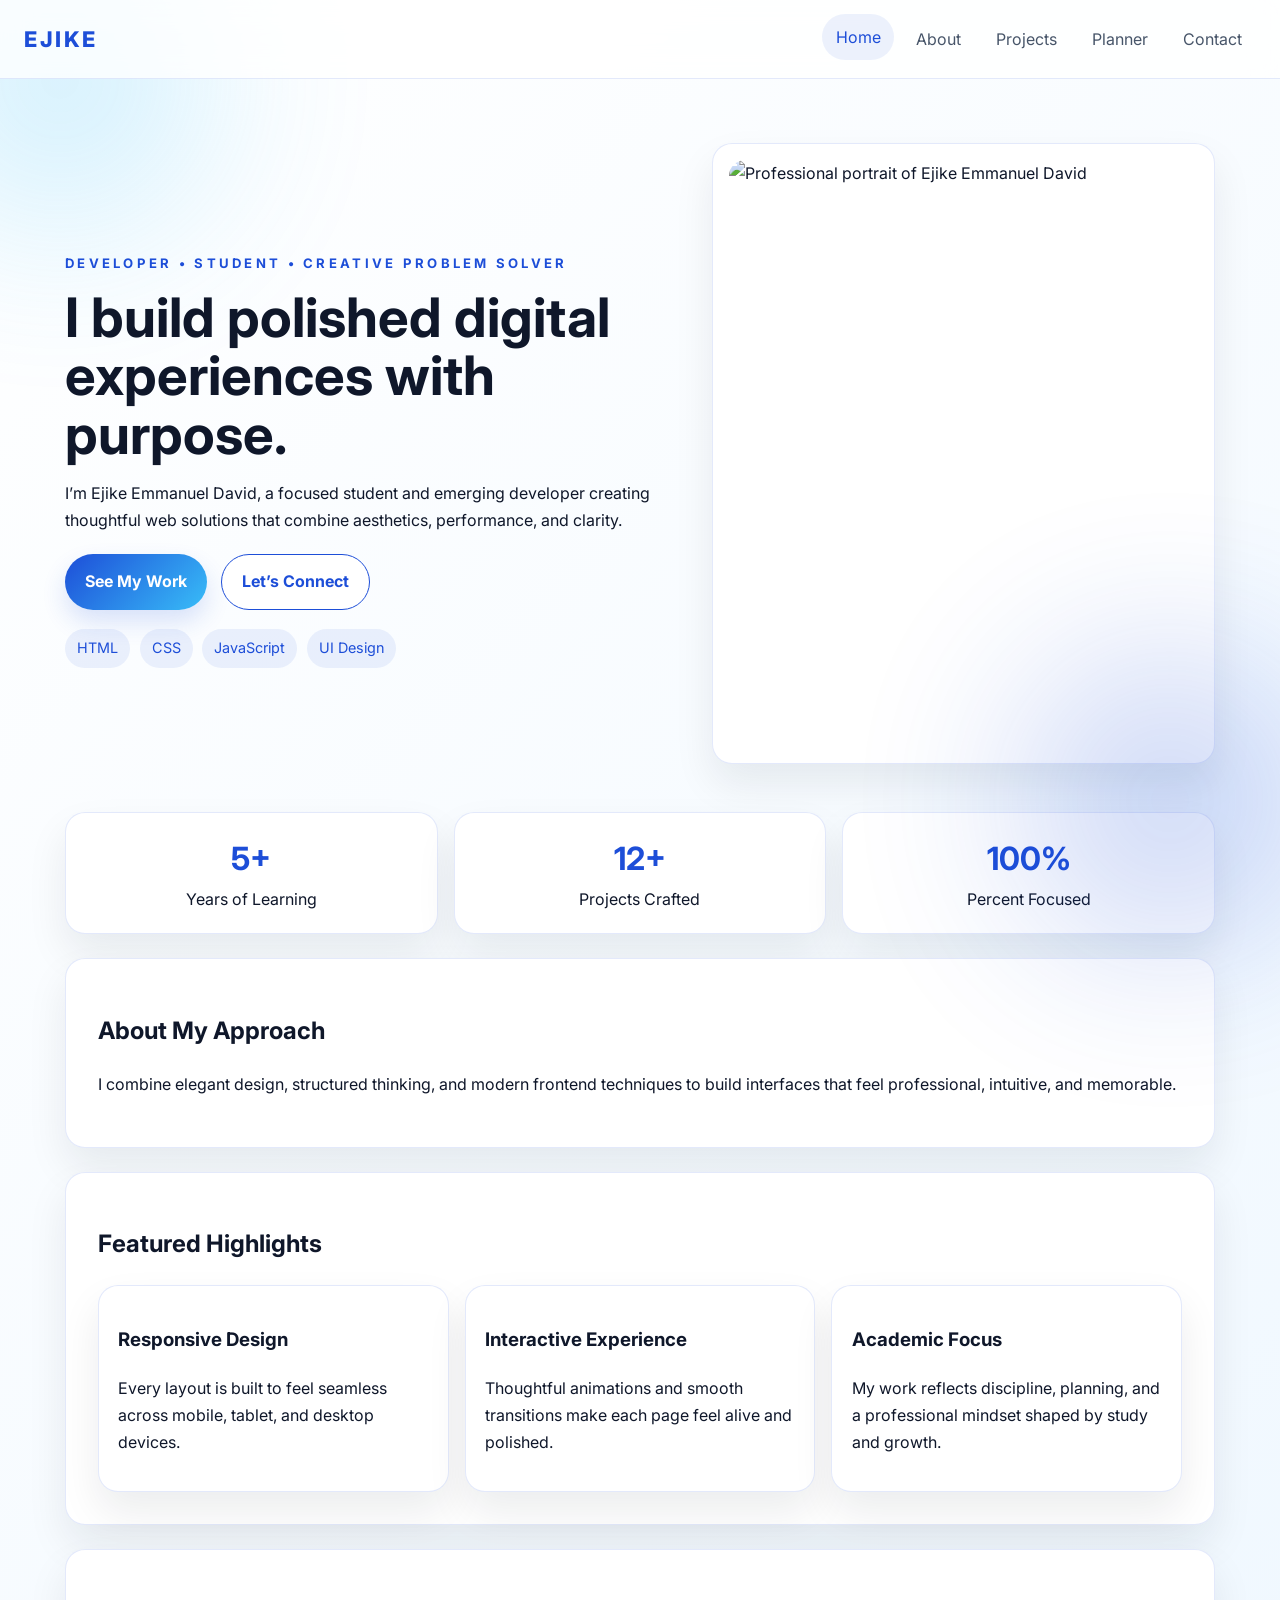
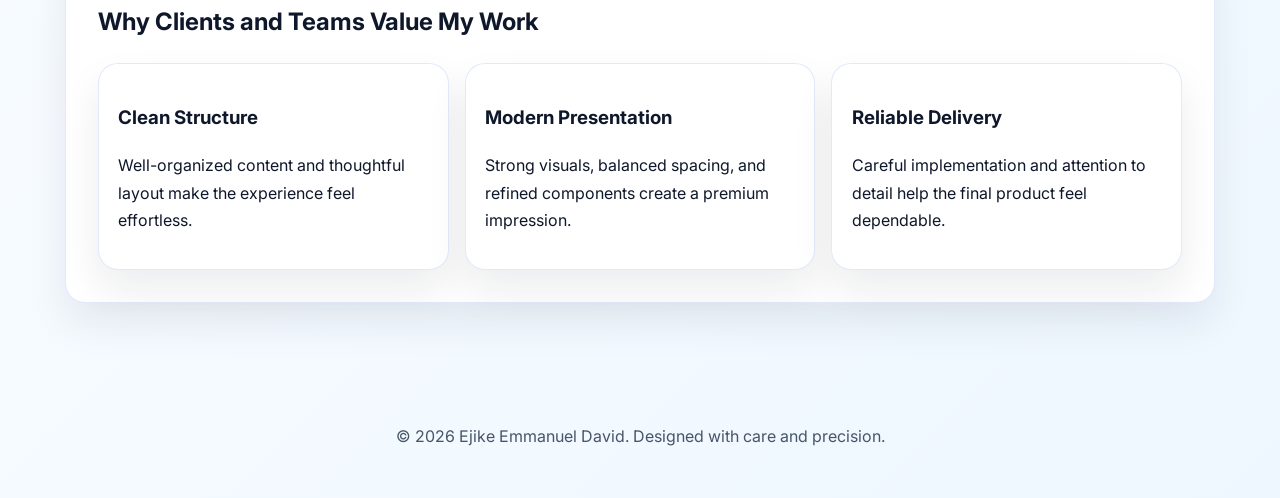
==== index.html @ 77bc1975 "Add files via upload" ====
<!DOCTYPE html>
<html lang="en">
  <head>
    <meta charset="UTF-8" />
    <meta name="viewport" content="width=device-width, initial-scale=1.0" />
    <meta name="description" content="Professional portfolio of Ejike Emmanuel David." />
    <title>Ejike Emmanuel David | Portfolio</title>
    <link rel="preconnect" href="https://fonts.googleapis.com" />
    <link rel="preconnect" href="https://fonts.gstatic.com" crossorigin />
    <link href="https://fonts.googleapis.com/css2?family=Inter:wght@400;500;600;700;800&display=swap" rel="stylesheet" />
    <link rel="stylesheet" href="style.css" />
  </head>
  <body>
    <header class="site-header">
      <a class="brand" href="index.html">Ejike</a>
      <button class="nav-toggle" aria-label="Toggle navigation" aria-expanded="false">
        <span></span>
        <span></span>
        <span></span>
      </button>
      <nav class="nav-menu">
        <a href="index.html" class="active">Home</a>
        <a href="about.html">About</a>
        <a href="projects.html">Projects</a>
        <a href="planner.html">Planner</a>
        <a href="contact.html">Contact</a>
      </nav>
    </header>

    <main>
      <section class="hero reveal">
        <div class="hero-copy">
          <p class="eyebrow">Developer • Student • Creative Problem Solver</p>
          <h1>I build polished digital experiences with purpose.</h1>
          <p>
            I’m Ejike Emmanuel David, a focused student and emerging developer creating thoughtful web solutions that combine aesthetics, performance, and clarity.
          </p>
          <div class="hero-actions">
            <a class="button" href="projects.html">See My Work</a>
            <a class="button secondary" href="contact.html">Let’s Connect</a>
          </div>
          <div class="chip-row">
            <span class="chip">HTML</span>
            <span class="chip">CSS</span>
            <span class="chip">JavaScript</span>
            <span class="chip">UI Design</span>
          </div>
        </div>
        <div class="hero-card">
          <img src="https://images.unsplash.com/photo-1500648767791-00dcc994a43e?auto=format&fit=crop&w=900&q=80" alt="Professional portrait of Ejike Emmanuel David" />
        </div>
      </section>

      <section class="stats-grid reveal">
        <article class="stat-card">
          <strong class="counter" data-target="5">0</strong>
          <span>Years of Learning</span>
        </article>
        <article class="stat-card">
          <strong class="counter" data-target="12">0</strong>
          <span>Projects Crafted</span>
        </article>
        <article class="stat-card">
          <strong class="counter" data-target="100">0</strong>
          <span>Percent Focused</span>
        </article>
      </section>

      <section class="content-section reveal">
        <h2>About My Approach</h2>
        <p>
          I combine elegant design, structured thinking, and modern frontend techniques to build interfaces that feel professional, intuitive, and memorable.
        </p>
      </section>

      <section class="content-section reveal">
        <h2>Featured Highlights</h2>
        <div class="services-grid">
          <article class="service-card">
            <h3>Responsive Design</h3>
            <p>Every layout is built to feel seamless across mobile, tablet, and desktop devices.</p>
          </article>
          <article class="service-card">
            <h3>Interactive Experience</h3>
            <p>Thoughtful animations and smooth transitions make each page feel alive and polished.</p>
          </article>
          <article class="service-card">
            <h3>Academic Focus</h3>
            <p>My work reflects discipline, planning, and a professional mindset shaped by study and growth.</p>
          </article>
        </div>
      </section>

      <section class="content-section reveal">
        <h2>Why Clients and Teams Value My Work</h2>
        <div class="services-grid">
          <article class="service-card">
            <h3>Clean Structure</h3>
            <p>Well-organized content and thoughtful layout make the experience feel effortless.</p>
          </article>
          <article class="service-card">
            <h3>Modern Presentation</h3>
            <p>Strong visuals, balanced spacing, and refined components create a premium impression.</p>
          </article>
          <article class="service-card">
            <h3>Reliable Delivery</h3>
            <p>Careful implementation and attention to detail help the final product feel dependable.</p>
          </article>
        </div>
      </section>
    </main>

    <footer class="site-footer">
      <p>© 2026 Ejike Emmanuel David. Designed with care and precision.</p>
    </footer>

    <button class="back-to-top" aria-label="Back to top">↑</button>
    <script src="app.js"></script>
  </body>
</html>
---- style.css ----
:root {
  color-scheme: light;
  --bg: #f7fbff;
  --bg-soft: #eef7ff;
  --surface: #ffffff;
  --surface-strong: #f9fcff;
  --text: #0f172a;
  --muted: #475569;
  --accent: #1d4ed8;
  --accent-2: #38bdf8;
  --accent-soft: rgba(29, 78, 216, 0.08);
  --border: rgba(29, 78, 216, 0.12);
  --shadow: 0 20px 40px rgba(15, 23, 42, 0.08);
}

* {
  box-sizing: border-box;
}

html {
  scroll-behavior: smooth;
}

body {
  margin: 0;
  font-family: "Inter", "Segoe UI", sans-serif;
  line-height: 1.7;
  color: var(--text);
  background: linear-gradient(135deg, #ffffff 0%, var(--bg-soft) 100%);
  min-height: 100vh;
  overflow-x: hidden;
}

body::before,
body::after {
  content: "";
  position: fixed;
  inset: auto;
  width: 300px;
  height: 300px;
  border-radius: 50%;
  filter: blur(90px);
  opacity: 0.22;
  pointer-events: none;
  animation: float 10s ease-in-out infinite;
}

body::before {
  top: -70px;
  left: -90px;
  background: var(--accent-2);
}

body::after {
  bottom: -50px;
  right: -40px;
  background: var(--accent);
}

img {
  width: 100%;
  display: block;
}

a {
  color: inherit;
  text-decoration: none;
}

.site-header {
  display: flex;
  align-items: center;
  justify-content: space-between;
  padding: 1rem 1.5rem;
  background: rgba(255, 255, 255, 0.78);
  position: sticky;
  top: 0;
  z-index: 20;
  backdrop-filter: blur(14px);
  border-bottom: 1px solid var(--border);
}

.brand {
  font-size: 1.35rem;
  font-weight: 800;
  letter-spacing: 0.12em;
  text-transform: uppercase;
  color: var(--accent);
}

.nav-menu {
  display: flex;
  gap: 0.5rem;
}

.nav-menu a {
  padding: 0.6rem 0.85rem;
  border-radius: 999px;
  color: var(--muted);
  transition: background 0.2s ease, color 0.2s ease, transform 0.2s ease;
}

.nav-menu a:hover,
.nav-menu a.active {
  background: var(--accent-soft);
  color: var(--accent);
  transform: translateY(-2px);
}

.nav-toggle {
  display: none;
  background: transparent;
  border: 0;
  padding: 0.25rem;
  cursor: pointer;
}

.nav-toggle span {
  display: block;
  width: 24px;
  height: 2px;
  background: var(--text);
  margin: 4px 0;
}

main {
  width: min(1150px, calc(100% - 2rem));
  margin: 0 auto;
  padding: 2rem 0 3.5rem;
}

.hero {
  display: grid;
  grid-template-columns: 1.1fr 0.9fr;
  gap: 2rem;
  align-items: center;
  padding: 2rem 0 3rem;
}

.hero-copy h1 {
  font-size: clamp(2.2rem, 4.3vw, 3.4rem);
  line-height: 1.08;
  margin: 0.3rem 0 0.8rem;
}

.eyebrow {
  letter-spacing: 0.25em;
  text-transform: uppercase;
  color: var(--accent);
  font-weight: 700;
  font-size: 0.82rem;
}

.hero-actions {
  display: flex;
  flex-wrap: wrap;
  gap: 0.85rem;
  margin: 1.2rem 0;
}

.button {
  display: inline-flex;
  align-items: center;
  justify-content: center;
  padding: 0.85rem 1.25rem;
  border-radius: 999px;
  background: linear-gradient(135deg, var(--accent), var(--accent-2));
  color: white;
  font-weight: 700;
  transition: transform 0.25s ease, box-shadow 0.25s ease, filter 0.25s ease;
  box-shadow: 0 12px 25px rgba(29, 78, 216, 0.16);
}

.button:hover {
  transform: translateY(-3px);
  filter: brightness(1.05);
  box-shadow: 0 16px 30px rgba(29, 78, 216, 0.2);
}

.button.secondary {
  background: white;
  border: 1px solid var(--accent);
  color: var(--accent);
  box-shadow: none;
}

.chip-row {
  display: flex;
  flex-wrap: wrap;
  gap: 0.6rem;
  margin-top: 1rem;
}

.chip {
  padding: 0.45rem 0.75rem;
  border-radius: 999px;
  background: var(--accent-soft);
  color: var(--accent);
  font-size: 0.9rem;
}

.hero-card,
.content-section,
.project-card,
.media-card,
.service-card,
.stat-card,
.contact-card {
  background: var(--surface);
  border: 1px solid var(--border);
  border-radius: 1.25rem;
  box-shadow: var(--shadow);
  backdrop-filter: blur(8px);
}

.hero-card {
  padding: 1rem;
  overflow: hidden;
  animation: float 6s ease-in-out infinite;
}

.hero-card img {
  border-radius: 1rem;
  aspect-ratio: 4 / 5;
  object-fit: cover;
}

.content-section {
  padding: 2rem;
  margin-bottom: 1.5rem;
}

.stats-grid {
  display: grid;
  grid-template-columns: repeat(3, minmax(0, 1fr));
  gap: 1rem;
  margin-bottom: 1.5rem;
}

.stat-card {
  padding: 1.2rem;
  text-align: center;
}

.stat-card strong {
  display: block;
  font-size: 2rem;
  color: var(--accent);
}

.services-grid {
  display: grid;
  grid-template-columns: repeat(3, minmax(0, 1fr));
  gap: 1rem;
  margin-top: 1rem;
}

.service-card {
  padding: 1.2rem;
  transition: transform 0.25s ease, border-color 0.25s ease;
}

.service-card:hover,
.project-card:hover {
  transform: translateY(-6px);
  border-color: rgba(29, 78, 216, 0.28);
}

.project-grid {
  display: grid;
  grid-template-columns: repeat(3, minmax(0, 1fr));
  gap: 1.25rem;
  margin-top: 1rem;
}

.project-card {
  padding: 1rem;
  transition: transform 0.25s ease, border-color 0.25s ease;
}

.project-card img {
  border-radius: 0.9rem;
  margin-bottom: 1rem;
  aspect-ratio: 16 / 10;
  object-fit: cover;
}

.about-grid {
  display: grid;
  grid-template-columns: 1.2fr 0.8fr;
  gap: 1rem;
  margin-top: 1rem;
}

.contact-layout {
  display: grid;
  grid-template-columns: 1.2fr 0.8fr;
  gap: 1rem;
  margin-top: 1rem;
}

table {
  width: 100%;
  border-collapse: collapse;
  margin: 1rem 0 1.5rem;
}

th,
td {
  border: 1px solid var(--border);
  padding: 0.8rem;
  text-align: left;
}

th {
  background: var(--accent-soft);
}

ul {
  padding-left: 1.25rem;
}

.media-card {
  padding: 1rem;
  margin-top: 1rem;
}

.media-card iframe {
  width: 100%;
  min-height: 280px;
  border: 0;
  border-radius: 0.8rem;
  margin-top: 0.75rem;
}

.planner-form,
.contact-form {
  display: flex;
  flex-direction: column;
  gap: 0.8rem;
}

.task-input-row {
  display: flex;
  gap: 0.75rem;
}

input,
textarea {
  width: 100%;
  padding: 0.8rem 0.95rem;
  border-radius: 0.75rem;
  border: 1px solid var(--border);
  background: var(--surface-strong);
  color: var(--text);
}

input::placeholder,
textarea::placeholder {
  color: #64748b;
}

.task-list {
  list-style: none;
  padding: 0;
  display: flex;
  flex-direction: column;
  gap: 0.75rem;
  margin-top: 1rem;
}

.task-item {
  display: flex;
  justify-content: space-between;
  align-items: center;
  padding: 0.8rem 1rem;
  border-radius: 0.85rem;
  background: var(--bg-soft);
  transition: transform 0.2s ease;
}

.task-item:hover {
  transform: translateX(3px);
}

.task-item.completed span {
  text-decoration: line-through;
  color: var(--muted);
}

.task-actions {
  display: flex;
  gap: 0.5rem;
}

.task-actions button {
  border: 0;
  border-radius: 999px;
  padding: 0.45rem 0.7rem;
  cursor: pointer;
  background: var(--accent-soft);
  color: var(--accent);
}

.message {
  min-height: 1.25rem;
  font-weight: 600;
}

.message.error {
  color: #dc2626;
}

.message.success {
  color: #15803d;
}

.site-footer {
  text-align: center;
  padding: 1.5rem 1rem 2rem;
  color: var(--muted);
}

.back-to-top {
  position: fixed;
  right: 1.25rem;
  bottom: 1.25rem;
  border: 0;
  border-radius: 999px;
  width: 46px;
  height: 46px;
  font-size: 1.2rem;
  background: linear-gradient(135deg, var(--accent), var(--accent-2));
  color: white;
  box-shadow: var(--shadow);
  cursor: pointer;
  opacity: 0;
  transform: translateY(12px);
  pointer-events: none;
  transition: opacity 0.25s ease, transform 0.25s ease;
}

.back-to-top.visible {
  opacity: 1;
  transform: translateY(0);
  pointer-events: auto;
}

.reveal {
  opacity: 0;
  transform: translateY(24px);
  transition: opacity 0.8s ease, transform 0.8s ease;
}

.reveal.visible {
  opacity: 1;
  transform: translateY(0);
}

@keyframes float {
  0%,
  100% {
    transform: translateY(0);
  }
  50% {
    transform: translateY(-8px);
  }
}

@media (max-width: 900px) {
  .hero,
  .about-grid,
  .contact-layout {
    grid-template-columns: 1fr;
  }

  .services-grid,
  .project-grid,
  .stats-grid {
    grid-template-columns: 1fr;
  }
}

@media (max-width: 680px) {
  .nav-toggle {
    display: block;
  }

  .nav-menu {
    display: none;
    flex-direction: column;
    position: absolute;
    right: 1rem;
    top: 3.7rem;
    background: white;
    padding: 0.75rem;
    border-radius: 0.75rem;
    border: 1px solid var(--border);
  }

  .nav-menu.open {
    display: flex;
  }

  .task-input-row {
    flex-direction: column;
  }
}
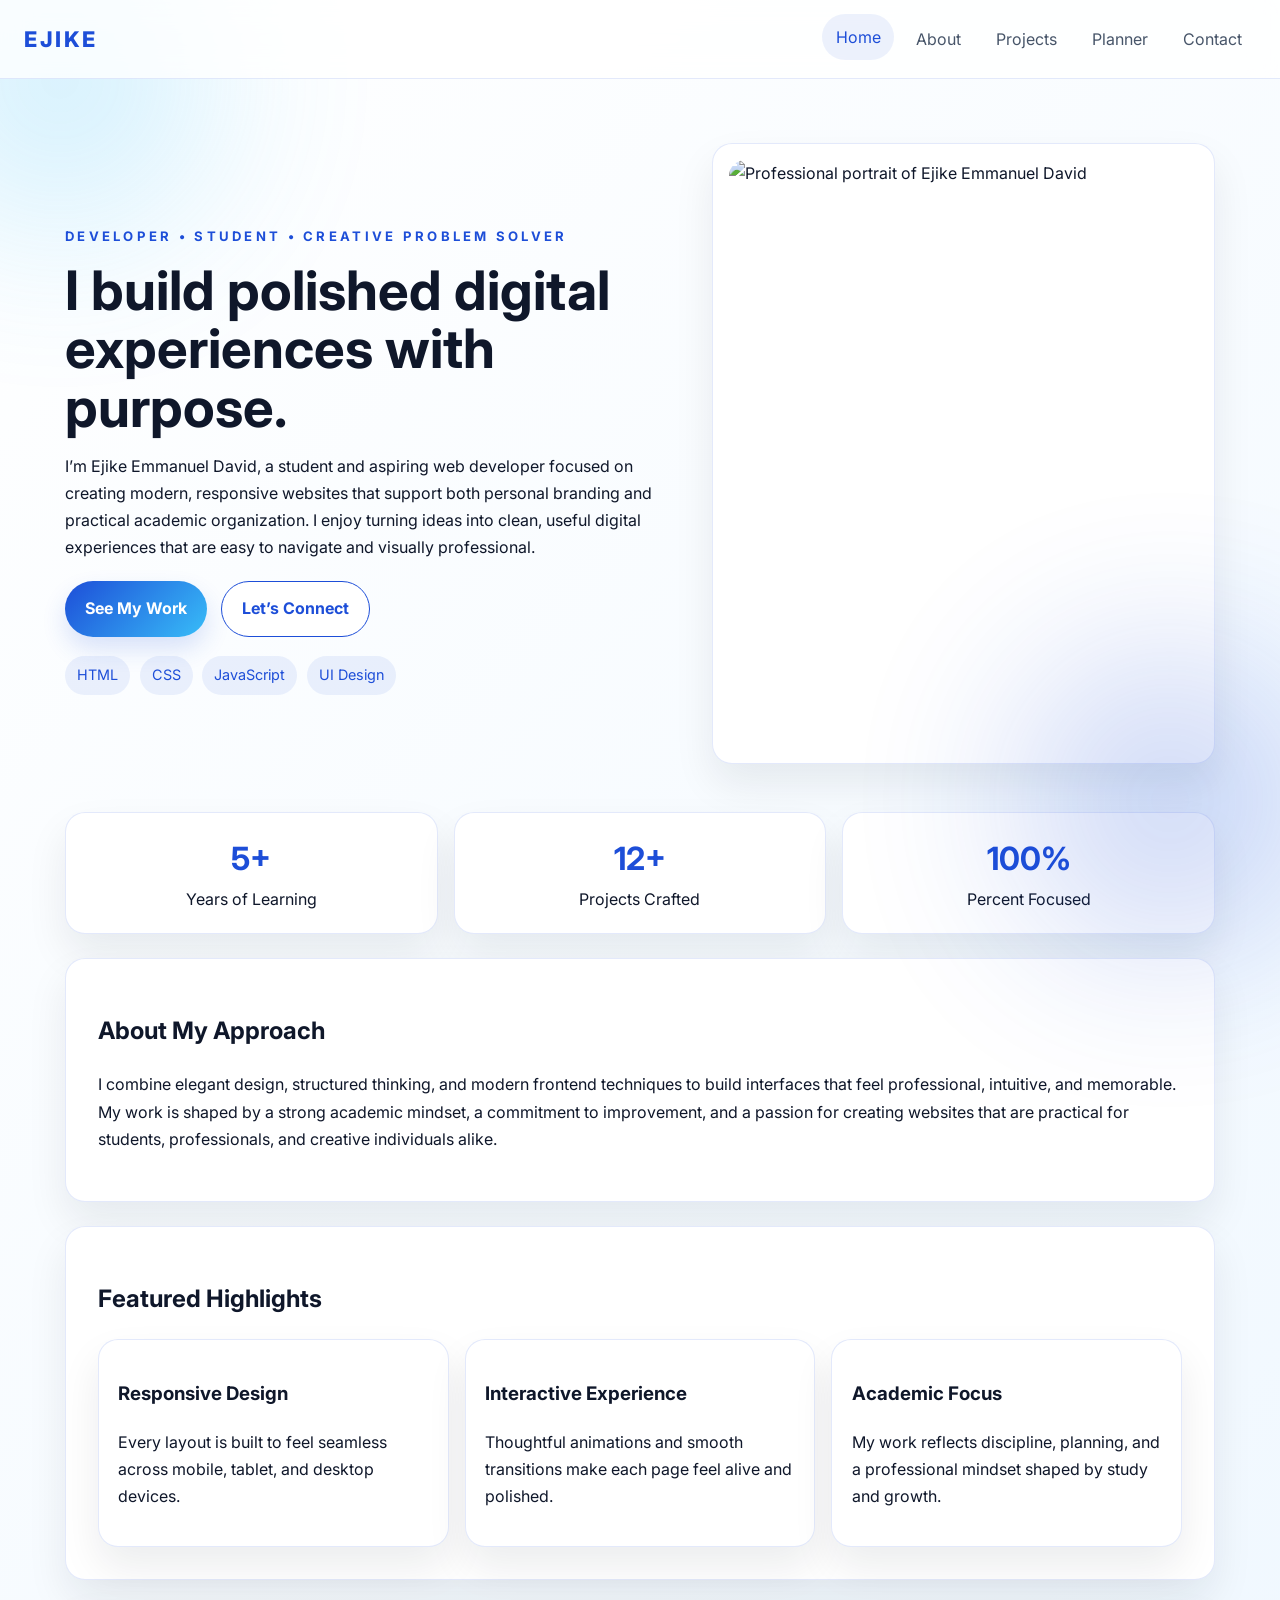
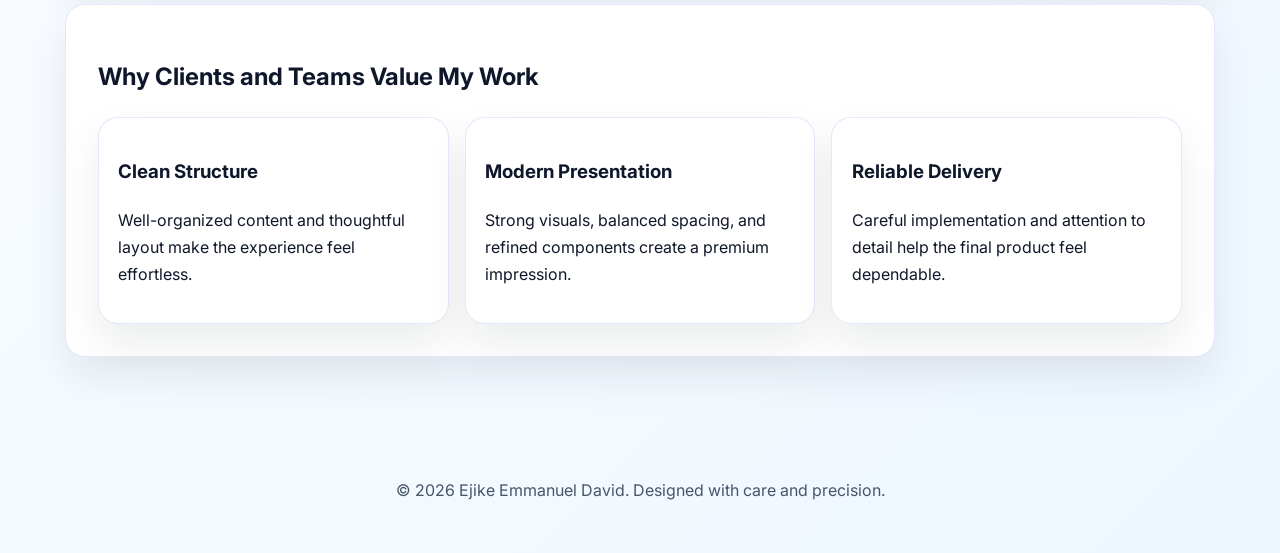
==== commit fc382f5b: "Add files via upload" ====
--- a/index.html
+++ b/index.html
@@ -33,7 +33,7 @@
           <p class="eyebrow">Developer • Student • Creative Problem Solver</p>
           <h1>I build polished digital experiences with purpose.</h1>
           <p>
-            I’m Ejike Emmanuel David, a focused student and emerging developer creating thoughtful web solutions that combine aesthetics, performance, and clarity.
+            I’m Ejike Emmanuel David, a student and aspiring web developer focused on creating modern, responsive websites that support both personal branding and practical academic organization. I enjoy turning ideas into clean, useful digital experiences that are easy to navigate and visually professional.
           </p>
           <div class="hero-actions">
             <a class="button" href="projects.html">See My Work</a>
@@ -47,7 +47,7 @@
           </div>
         </div>
         <div class="hero-card">
-          <img src="https://images.unsplash.com/photo-1500648767791-00dcc994a43e?auto=format&fit=crop&w=900&q=80" alt="Professional portrait of Ejike Emmanuel David" />
+          <img src="./assets/images/ff6d86e8-bbe0-4219-9c52-4e2ef4e37268 (2).JPG" alt="Professional portrait of Ejike Emmanuel David" />
         </div>
       </section>
 
@@ -69,7 +69,7 @@
       <section class="content-section reveal">
         <h2>About My Approach</h2>
         <p>
-          I combine elegant design, structured thinking, and modern frontend techniques to build interfaces that feel professional, intuitive, and memorable.
+          I combine elegant design, structured thinking, and modern frontend techniques to build interfaces that feel professional, intuitive, and memorable. My work is shaped by a strong academic mindset, a commitment to improvement, and a passion for creating websites that are practical for students, professionals, and creative individuals alike.
         </p>
       </section>
 
